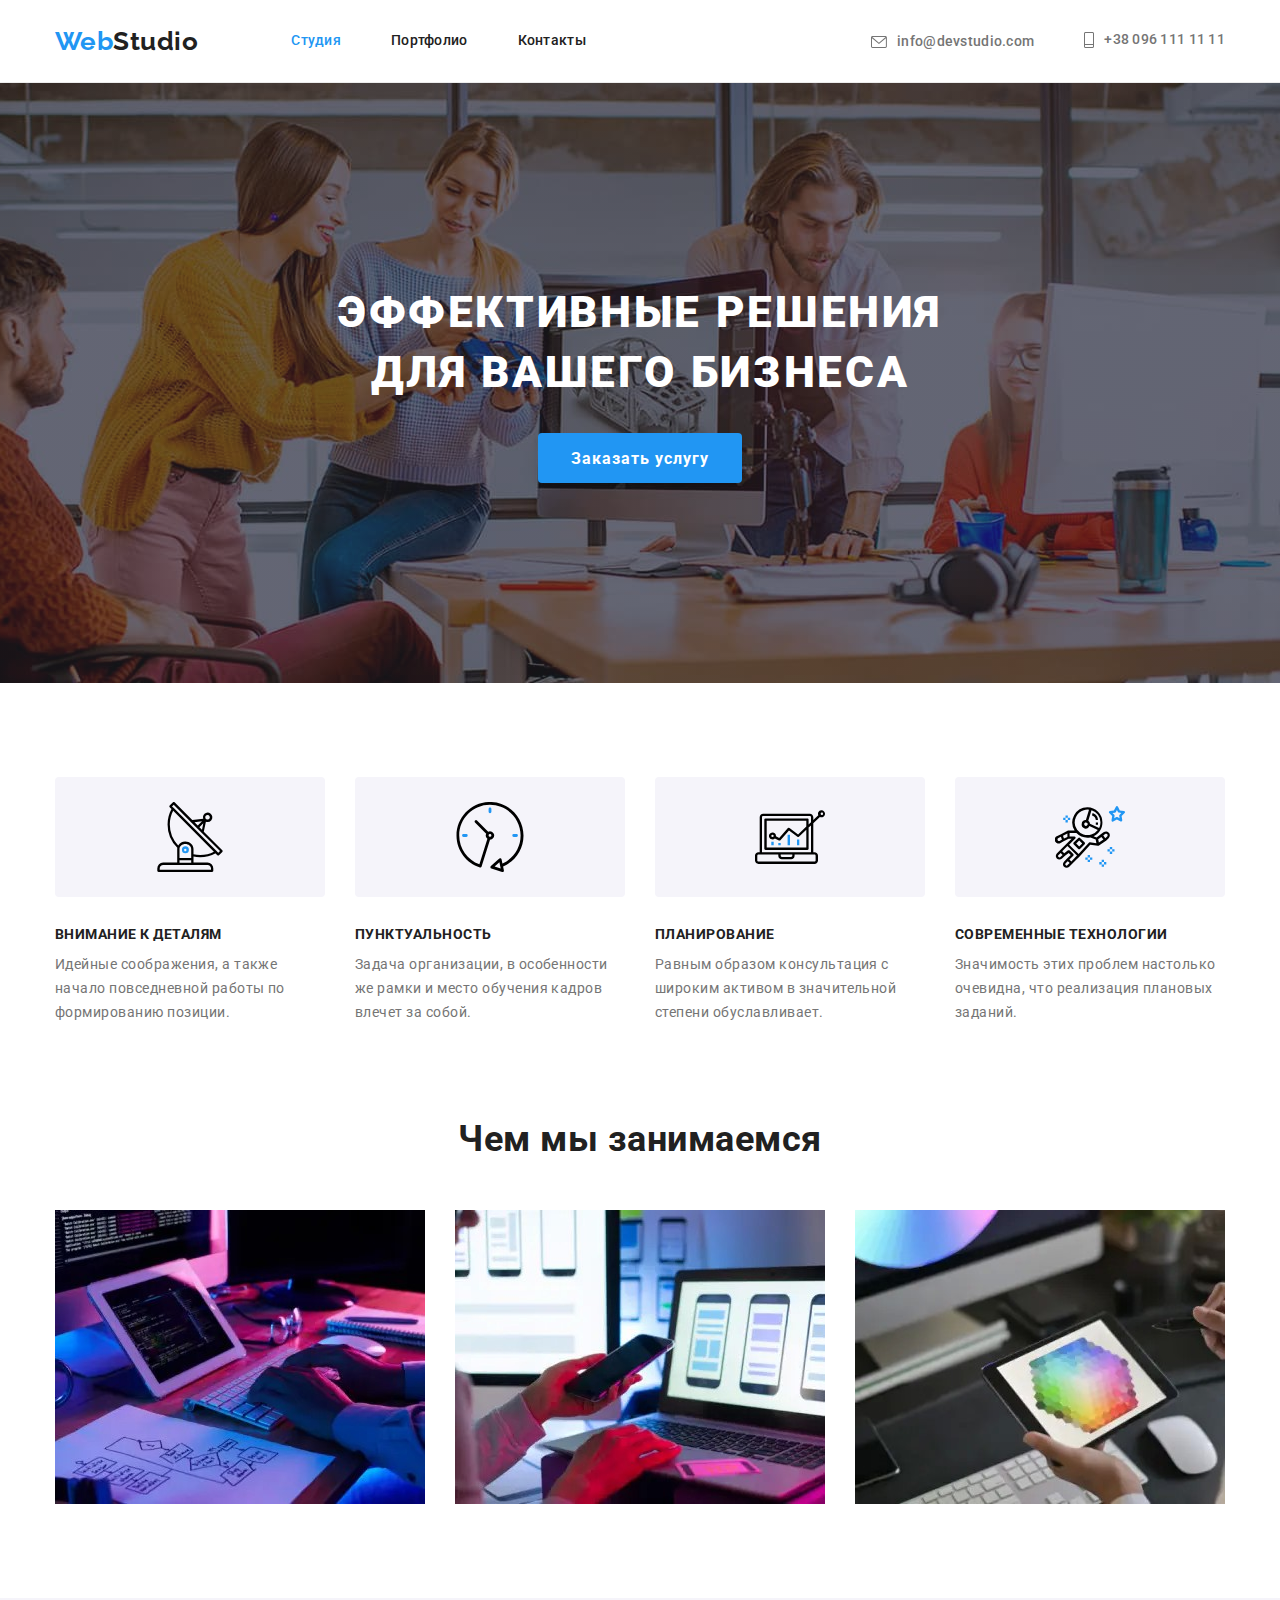
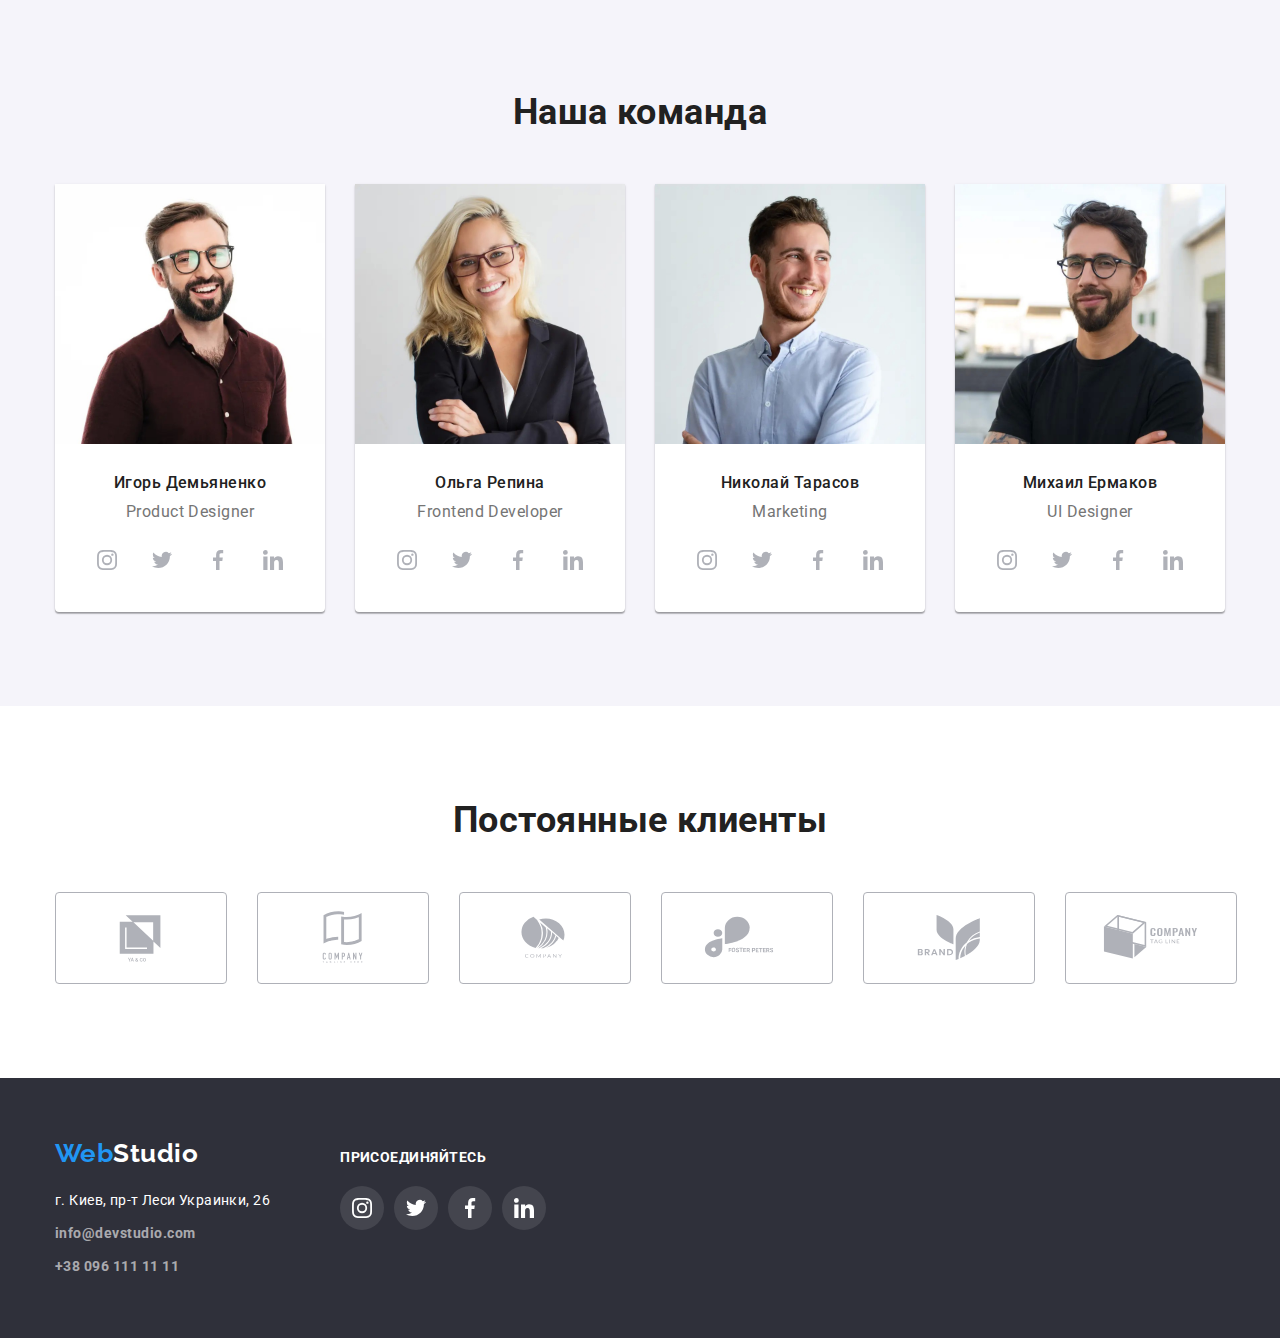
==== index.html @ 9a56443a "Clone" ====
<!DOCTYPE html>
<html lang="en">
  <head>
    <meta charset="UTF-8" />
    <meta http-equiv="X-UA-Compatible" content="IE=edge" />
    <meta name="viewport" content="width=device-width, initial-scale=1.0" />
    <title>Студия</title>
    <!-- нормализатор -->
    <link
      rel="stylesheet"
      href="https://cdnjs.cloudflare.com/ajax/libs/modern-normalize/1.0.0/modern-normalize.min.css"
    />
    <link rel="preconnect" href="https://fonts.googleapis.com" />
    <link rel="preconnect" href="https://fonts.gstatic.com" crossorigin />
    <link
      href="https://fonts.googleapis.com/css2?family=Raleway:wght@700&family=Roboto:wght@400;500;700;900&display=swap"
      rel="stylesheet"
    />
    <link rel="stylesheet" href="css/styles.css" />
  </head>

  <body>
    <header class="page-header">
      <div class="container flex">
        <a class="logo link" href="index.html"><span>Web</span>Studio</a>
        <nav>
          <ul class="main-nav list">
            <li class="item"><a class="link current" href="./index.html">Студия</a></li>
            <li class="item"><a class="link" href="./portfolio.html">Портфолио</a></li>
            <li class="item"><a class="link" href="./contacts.html">Контакты</a></li>
          </ul>
        </nav>

        <ul class="header-contact list">
          <li class="block">
            <svg class="mail" width="16" height="12">
              <use href="./images/icons.svg#mail"></use>
            </svg>
            <a class="link" href="mailto:info@devstudio.com">info@devstudio.com</a>
          </li>
          <li class="block">
            <svg class="tel" width="10" height="16">
              <use href="./images/icons.svg#tel"></use>
            </svg>
            <a class="link" href="tel:+380961111111">+38 096 111 11 11</a>
          </li>
        </ul>
      </div>
    </header>

    <main>
      <section class="hero">
        <div class="container">
          <h1>ЭФФЕКТИВНЫЕ РЕШЕНИЯ <br />ДЛЯ ВАШЕГО БИЗНЕСА</h1>
          <button class="main-btn" type="button">Заказать услугу</button>
        </div>
      </section>

      <section class="features section">
        <div class="container">
          <h2 class="hide">Наши преимущества</h2>
          <ul class="features-list list">
            <li class="item">
              <div class="box-icon" aria-label="преимущества">
                <svg class="icon">
                  <use href="./images/icons.svg#antenna"></use>
                </svg>
              </div>
              <h3>Внимание к деталям</h3>
              <p>
                Идейные соображения, а также начало повседневной работы по формированию позиции.
              </p>
            </li>
            <li class="item">
              <div class="box-icon" aria-label="преимущества">
                <svg class="icon">
                  <use href="./images/icons.svg#clock"></use>
                </svg>
              </div>
              <h3>Пунктуальность</h3>
              <p>
                Задача организации, в особенности же рамки и место обучения кадров влечет за собой.
              </p>
            </li>
            <li class="item">
              <div class="box-icon" aria-label="преимущества">
                <svg class="icon">
                  <use href="./images/icons.svg#diagram"></use>
                </svg>
              </div>
              <h3>Планирование</h3>
              <p>
                Равным образом консультация с широким активом в значительной степени обуславливает.
              </p>
            </li>
            <li class="item">
              <div class="box-icon" aria-label="преимущества">
                <svg class="icon">
                  <use href="./images/icons.svg#astronaut"></use>
                </svg>
              </div>
              <h3>Современные технологии</h3>
              <p>Значимость этих проблем настолько очевидна, что реализация плановых заданий.</p>
            </li>
          </ul>
        </div>
      </section>

      <section class="employment section">
        <div class="container">
          <h2>Чем мы занимаемся</h2>

          <ul class="em-list list">
            <li>
              <img
                src="./images/img01.jpg"
                alt="график руки на клавиатуре планшет и монитор"
                width="370"
              />
            </li>
            <li>
              <img src="./images/img02.jpg" alt="рука на ноутбуке и рука с телефоном" width="370" />
            </li>
            <li>
              <img
                src="./images/img03.jpg"
                alt="река держит планшет с цветовой политрой на экране"
                width="370"
              />
            </li>
          </ul>
        </div>
      </section>

      <section class="team section">
        <div class="container">
          <h2>Наша команда</h2>

          <ul class="team-list list">
            <li class="border-photo">
              <img class="img" src="./images/photo01.jpg" alt="фото дизайнера Игоря" width="270" />
              <div class="team-desc">
                <p>Игорь Демьяненко</p>
                <h3>Product Designer</h3>
                <ul class="social list">
                  <li class="item">
                    <a class="social-link link" href="https://www.google.com/" target="_blank">
                      <svg class="social-icon" width="20" height="20">
                        <use href="./images/icons.svg#instagram"></use>
                      </svg>
                    </a>
                  </li>
                  <li class="item">
                    <a class="social-link link" href="https://www.google.com/" target="_blank">
                      <svg class="social-icon" width="20" height="20">
                        <use href="./images/icons.svg#twitter"></use>
                      </svg>
                    </a>
                  </li>
                  <li class="item">
                    <a class="social-link link" href="https://www.google.com/" target="_blank">
                      <svg class="social-icon" width="20" height="20">
                        <use href="./images/icons.svg#facebook"></use>
                      </svg>
                    </a>
                  </li>
                  <li class="item">
                    <a class="social-link link" href="https://www.google.com/" target="_blank">
                      <svg class="social-icon" width="20" height="20">
                        <use href="./images/icons.svg#linkedin"></use>
                      </svg>
                    </a>
                  </li>
                </ul>
              </div>
            </li>

            <li class="border-photo">
              <img
                class="img"
                src="./images/photo02.jpg"
                alt="фото разработчика Ольги"
                width="270"
              />
              <div class="team-desc">
                <p>Ольга Репина</p>
                <h3>Frontend Developer</h3>
                <ul class="social list">
                  <li class="item">
                    <a class="social-link link" href="https://www.google.com/" target="_blank">
                      <svg class="social-icon" width="20" height="20">
                        <use href="./images/icons.svg#instagram"></use>
                      </svg>
                    </a>
                  </li>
                  <li class="item">
                    <a class="social-link link" href="https://www.google.com/" target="_blank">
                      <svg class="social-icon" width="20" height="20">
                        <use href="./images/icons.svg#twitter"></use>
                      </svg>
                    </a>
                  </li>
                  <li class="item">
                    <a class="social-link link" href="https://www.google.com/" target="_blank">
                      <svg class="social-icon" width="20" height="20">
                        <use href="./images/icons.svg#facebook"></use>
                      </svg>
                    </a>
                  </li>
                  <li class="item">
                    <a class="social-link link" href="https://www.google.com/" target="_blank">
                      <svg class="social-icon" width="20" height="20">
                        <use href="./images/icons.svg#linkedin"></use>
                      </svg>
                    </a>
                  </li>
                </ul>
              </div>
            </li>

            <li class="border-photo">
              <img
                class="img"
                src="./images/photo03.jpg"
                alt="фото маркетолога Николая"
                width="270"
              />
              <div class="team-desc">
                <p>Николай Тарасов</p>
                <h3>Marketing</h3>
                <ul class="social list">
                  <li class="item">
                    <a class="social-link link" href="https://www.google.com/" target="_blank">
                      <svg class="social-icon" width="20" height="20">
                        <use href="./images/icons.svg#instagram"></use>
                      </svg>
                    </a>
                  </li>
                  <li class="item">
                    <a class="social-link link" href="https://www.google.com/" target="_blank">
                      <svg class="social-icon" width="20" height="20">
                        <use href="./images/icons.svg#twitter"></use>
                      </svg>
                    </a>
                  </li>
                  <li class="item">
                    <a class="social-link link" href="https://www.google.com/" target="_blank">
                      <svg class="social-icon" width="20" height="20">
                        <use href="./images/icons.svg#facebook"></use>
                      </svg>
                    </a>
                  </li>
                  <li class="item">
                    <a class="social-link link" href="https://www.google.com/" target="_blank">
                      <svg class="social-icon" width="20" height="20">
                        <use href="./images/icons.svg#linkedin"></use>
                      </svg>
                    </a>
                  </li>
                </ul>
              </div>
            </li>

            <li class="border-photo">
              <img
                class="img"
                src="./images/photo04.jpg"
                alt="фото дизайнера Михаила"
                width="270"
              />
              <div class="team-desc">
                <p>Михаил Ермаков</p>
                <h3>UI Designer</h3>
                <ul class="social list">
                  <li class="item">
                    <a class="social-link link" href="https://www.google.com/" target="_blank">
                      <svg class="social-icon" width="20" height="20">
                        <use href="./images/icons.svg#instagram"></use>
                      </svg>
                    </a>
                  </li>
                  <li class="item">
                    <a class="social-link link" href="https://www.google.com/" target="_blank">
                      <svg class="social-icon" width="20" height="20">
                        <use href="./images/icons.svg#twitter"></use>
                      </svg>
                    </a>
                  </li>
                  <li class="item">
                    <a class="social-link link" href="https://www.google.com/" target="_blank">
                      <svg class="social-icon" width="20" height="20">
                        <use href="./images/icons.svg#facebook"></use>
                      </svg>
                    </a>
                  </li>
                  <li class="item">
                    <a class="social-link link" href="https://www.google.com/" target="_blank">
                      <svg class="social-icon" width="20" height="20">
                        <use href="./images/icons.svg#linkedin"></use>
                      </svg>
                    </a>
                  </li>
                </ul>
              </div>
            </li>
          </ul>
        </div>
      </section>
      <section class="clients section">
        <div class="container">
          <h2>Постоянные клиенты</h2>
          <ul class="clients-list list">
            <li class="item">
              <a class="clients-link link" href="https://www.google.com/" target="_blank">
                <svg class="clients-logo" width="106" height="60">
                  <use href="./images/icons.svg#logo-1"></use>
                </svg>
              </a>
            </li>
            <li class="item">
              <a class="clients-link link" href="https://www.google.com/" target="_blank">
                <svg class="clients-logo" width="106" height="60">
                  <use href="./images/icons.svg#logo-2"></use>
                </svg>
              </a>
            </li>
            <li class="item">
              <a class="clients-link link" href="https://www.google.com/" target="_blank">
                <svg class="clients-logo" width="106" height="60">
                  <use href="./images/icons.svg#logo-3"></use>
                </svg>
              </a>
            </li>
            <li class="item">
              <a class="clients-link link" href="https://www.google.com/" target="_blank">
                <svg class="clients-logo" width="106" height="60">
                  <use href="./images/icons.svg#logo-4"></use>
                </svg>
              </a>
            </li>
            <li class="item">
              <a class="clients-link link" href="https://www.google.com/" target="_blank">
                <svg class="clients-logo" width="106" height="60">
                  <use href="./images/icons.svg#logo-5"></use>
                </svg>
              </a>
            </li>
            <li class="item">
              <a class="clients-link link" href="https://www.google.com/" target="_blank">
                <svg class="clients-logo" width="106" height="60">
                  <use href="./images/icons.svg#logo-6"></use>
                </svg>
              </a>
            </li>
          </ul>
        </div>
      </section>
    </main>

    <footer>
      <div class="wrapper container">
        <div>
          <a class="logo-footer link" href="index.html"><span>Web</span>Studio</a>
          <a class="link" href="https://goo.gl/maps/MwoCHRfoZyWxWFmu9">
            <address>г. Киев, пр-т Леси Украинки, 26</address>
          </a>

          <ul class="contact-footer list">
            <li><a class="link" href="mailto:info@devstudio.com">info@devstudio.com</a></li>
            <li><a class="link" href="tel:+380961111111">+38 096 111 11 11</a></li>
          </ul>
        </div>
        <div class="social-footer">
          <h3>присоединяйтесь</h3>
          <ul class="social-footer-list list">
            <li class="item">
              <a class="social-footer-link link" href="https://www.google.com/" target="_blank">
                <svg class="social-icon" width="20" height="20">
                  <use href="./images/icons.svg#instagram"></use>
                </svg>
              </a>
            </li>
            <li class="item">
              <a class="social-footer-link link" href="https://www.google.com/" target="_blank">
                <svg class="social-icon" width="20" height="20">
                  <use href="./images/icons.svg#twitter"></use>
                </svg>
              </a>
            </li>
            <li class="item">
              <a class="social-footer-link link" href="https://www.google.com/" target="_blank">
                <svg class="social-icon" width="20" height="20">
                  <use href="./images/icons.svg#facebook"></use>
                </svg>
              </a>
            </li>
            <li class="item">
              <a class="social-footer-link link" href="https://www.google.com/" target="_blank">
                <svg class="social-icon" width="20" height="20">
                  <use href="./images/icons.svg#linkedin"></use>
                </svg>
              </a>
            </li>
          </ul>
        </div>
      </div>
    </footer>
  </body>
</html>
---- css/styles.css ----
/* задание глобальных переменных */
:root {
  --primary-text-color: #212121;
  --secondary-text-color: #757575;
  --invert-text-color: #ffffff;
  --accent-color: #2196f3;
  --background-main: #ffffff;
  --background-section: #f5f4fa;
  --background: #2f303a;
  --bg-work-btn: #f5f4fa;
  --border-prt: #eeeeee;
  --background-content: #AFB1B8;
  --bg-link: rgba(255, 255, 255, 0.6);
}

/* глобальные настройки */
/* убирает подчеркивание ссылок */
.link {
  text-decoration: none;
  color: var(--secondary-text-color);
}

/* Убираем маркеры */
.list {
  list-style: none;
}

/* убирает отступы у изображения */
.img {
  vertical-align: bottom;
}

/* скрытие элементов - не подходит для семантики */
.hide {
  position: absolute;
  top: -9999px;
  left: -9999px;
}

h1,
h2,
h3,
h4,
li,
ul,
p {
  padding: 0 0;
  margin: 0 0;
}

/* для проверки отступов от элементов */
.test {
  outline: 2px solid tomato;
  background-color: green;
}

/* главная страница */
body {
  font-family: 'Roboto', 'Verdana', 'Tahoma', sans-serif;
  font-style: normal;
  font-weight: 700;
  letter-spacing: 0.03em;

  color: var(--primary-text-color);
}

h2 {
  font-size: 36px;
  line-height: 1.16;
  text-align: center;
}

h3 {
  font-weight: 700;
  font-size: 14px;
  line-height: 1.14;
  text-transform: uppercase;
}

/* хедер */
.page-header {
  background-color: var(--background-main);

  border-bottom: 1px solid #ececec;
}

.container {
  width: 1200px;
  margin-left: auto;
  margin-right: auto;
  padding-left: 15px;
  padding-right: 15px;
  /* outline: 2px solid tomato; */
}

.section {
  padding-top: 94px;
  padding-bottom: 94px;
}

.flex {
  display: flex;
  align-items: center;
}

/* лого */
.logo {
  display: block;
  margin-right: 93px;

  font-family: 'Raleway';
  font-size: 26px;
  line-height: 1.19;

  color: var(--primary-text-color);
}

.logo:hover,
.logo:focus {
  color: var(--accent-color);
}

.logo > span {
  color: var(--accent-color);
}

/* нав. меню */
.main-nav {
  display: flex;
}

.main-nav .item:not(:last-child) {
  margin-right: 50px;
}

/* Еще один способ убрать крайний отступ
.main-nav .item + .item {
  margin-left: 50px;
} */

.main-nav .link {
  display: block;
  padding-top: 32px;
  padding-bottom: 32px;

  font-weight: 500;
  font-size: 14px;
  line-height: 1.14;
  letter-spacing: 0.02em;

  color: var(--primary-text-color);
}

/* цвет наведение на меню  */
.main-nav .link:hover,
.main-nav .link:focus {
  color: var(--accent-color);
  outline: none;

}

/* цвет меню текущей страницы */
.main-nav .link.current {
  color: var(--accent-color);
}

.header-contact {
  display: flex;
  margin-left: auto;
  align-items: baseline;

  font-weight: 500;
  font-size: 14px;
  line-height: 1.14;
  letter-spacing: 0.02em;

  color: var(--secondary-text-color);
  fill: var(--secondary-text-color);
}

.header-contact li + li {
  margin-left: 50px;
  
}

.header-contact .link {
  display: block;
  padding-top: 32px;
  padding-bottom: 32px;
  margin-left: 10px;
}

.block {
  display: flex;
  align-items: center;
  color: currentColor;
}

.block:hover,
.link:hover {
  color: var(--accent-color);
  fill: var(--accent-color);
}

.block:focus,
.link:focus {
  color: var(--accent-color);
  fill: var(--accent-color);

  outline: none;
}

/* секция hero */
.hero {
  height: 600px;
  max-width: 1600px;
  padding-top: 200px;
  padding-bottom: 200px;
  margin-left: auto;
  margin-right: auto;

  text-align: center;

  background-color: var(--secondary-text-color);
  background-image: linear-gradient( to right, rgba(47, 48, 58, .4),rgba(47, 48, 58, .4)),  url('../images/bg-img.jpg');
  background-size: cover;
  background-position: center;
  background-repeat: no-repeat;

}

h1 {
  margin-bottom: 30px;

  font-weight: 900;
  font-size: 44px;
  line-height: 1.36;
  letter-spacing: 0.06em;
  text-transform: uppercase;

  color: var(--invert-text-color);
}

.main-btn {
  display: inline-block;
  min-width: 200xp;
  height: 50px;
  padding: 10px 32px;

  font-weight: 700;
  font-size: 16px;
  line-height: 1.87;
  align-items: center;
  letter-spacing: 0.06em;

  color: var(--invert-text-color);
  background: var(--accent-color);

  border: 1px solid transparent;
  border-radius: 4px;
  box-shadow: 0px 4px 4px rgba(0, 0, 0, 0.15);

  cursor: pointer;
}

/* секция features */
.features {
  padding-bottom: 0;
}

.features h3 {
  margin-bottom: 10px;
}

.features-list {
  display: flex;
  flex-wrap: nowrap;
  justify-content: space-between;
}

.features-list .item {
  width: 270px;
}

.features-list .box-icon  {
  display: flex;
  height: 120px;
  justify-content: center;
  align-items: center;

  margin-bottom: 30px;
  
  background-color: #F5F4FA;
  border-radius: 4px;
}

.icon {
  width: 70px;
  height: 70px;
}

.features p {
  margin: 0;

  font-weight: 400;
  font-size: 14px;
  line-height: 1.71;

  color: var(--secondary-text-color);
}

/* секция employment */

.em-list {
  display: flex;
  margin-top: 50px;
  justify-content: space-between;
}

/* исправляет сбоку/снизу белые полосы у картинки */
.em-list img {
  display: block;
}

/* секция team */
.team {
  background-color: var(--background-section);
}

.team-list {
  display: flex;
  justify-content: space-between;
}

.team h2 {
  margin-bottom: 50px;
}

.border-photo {
  width: 270px;

  background-color: #ffffff;

  border-radius: 0px 0px 4px 4px;
  box-shadow: 0px 1px 3px rgba(0, 0, 0, 0.12), 0px 1px 1px rgba(0, 0, 0, 0.14),
    0px 2px 1px rgba(0, 0, 0, 0.2);
}

.team-desc {
  display: block;
  padding: 30px 0;
  text-align: center;
}
.team p {
  font-weight: 500;
  margin-bottom: 10px;
  
  font-size: 16px;
  line-height: 1.18;
  
}

.team h3 {
  margin-bottom: 16px;

  font-weight: 400;
  font-size: 16px;
  line-height: 1.18;
  text-transform:none;

  color: var(--secondary-text-color);
}

.social {
  display: flex;
  flex-wrap: nowrap;
  justify-content: space-between;
  margin-left: 30px;
  margin-right: 30px;
}

.social-link {
  display: flex;
  width: 44px;
  height: 44px;
  align-items: center;
  justify-content: center;

  color: var(--invert-text-color);  
  fill: var(--background-content);
  border-radius: 50%;

  cursor: pointer;
}

.social-link:hover,
.social-link:focus {
  background-color: var(--accent-color);
  fill: var(--invert-text-color);
  outline: none;
}



/* секция clients */

.clients-list {
  display: flex;
  flex-wrap: nowrap;
  margin-top: 50px;
}

.clients-list .item:not(:last-child) {
  margin-right: 30px;
}

.clients-link {
  display: flex;
  width: 172px;
  height: 92px;
  justify-content: center;
  align-items: center;

  fill: var(--background-content);
  border: 1px solid var(--background-content);
  border-radius: 4px;

  cursor: pointer;
}

.clients-link:hover,
.clients-link:focus {
  fill: var(--accent-color);
  border-color: var(--accent-color);
  outline: none;
}

/* секция footer */

footer {
  padding: 60px 0;
  background: var(--background);
}

.wrapper {
  display:flex;
  flex-wrap: nowrap;
}

.logo-footer {
  display: inline-block;
  margin-bottom: 20px;

  font-weight: 700;
  font-family: 'Raleway';
  font-size: 26px;
  line-height: 1.19;

  color: var(--invert-text-color);
}

.logo-footer span {
  color: var(--accent-color);
}

footer address {
  margin-bottom: 9px;

  font-weight: 400;
  font-size: 14px;
  font-style: normal;
  line-height: 1.71;
  letter-spacing: 0.03em;
  
  color: var(--invert-text-color);
}

footer address:hover,
footer address:focus {
  color: var(--accent-color);
  outline: none;
}

.contact-footer .link {
  font-size: 14px;
  line-height: 1.71;

  color: rgba(255, 255, 255, 0.6);
}
.contact-footer li:not(:last-child) {
  margin-bottom: 9px;
}

.contact-footer a:hover,
.contact-footer a:focus {
  color: var(--accent-color);
  outline: none;
}


.social-footer {
  margin-top: 12px;
  margin-left: 70px;  
}

.social-footer h3 {
color: var(--invert-text-color);
}

.social-footer-list {
  display: flex;
  flex-wrap: nowrap;
  margin-top: 20px;  
}

.social-footer-link {
  display: flex;
  width: 44px;
  height: 44px;
  align-items: center;
  justify-content: center;
  
  background: rgba(255, 255, 255, 0.1);
  fill: var(--invert-text-color);
  border-radius: 50%;

  cursor: pointer;
}

.social-footer .item:not(:last-child) {
  margin-right: 10px;
}

.social-footer-link:hover,
.social-footer-link:focus {
  fill: var(--invert-text-color);
  background-color: var(--accent-color);
  outline: none;
}

  /* Страница примеры работ */

.filter-list {
  display: flex;
  justify-content: center;
}

.work-btn {
  display: block;
  padding: 6px 22px;
  margin-left: 8px;

  font-family: 'Roboto';
  font-weight: 500;
  font-size: 16px;
  line-height: 1.62;
  text-align: center;

  background: var(--bg-work-btn);

  border: 1px solid transparent;
  border-radius: 4px;

  cursor: pointer;
}

.work-btn:hover,
.work-btn:focus {
  color: var(--invert-text-color);
  background: var(--accent-color);
  outline: none;

  box-shadow: 0px 3px 1px rgba(0, 0, 0, 0.1), 0px 1px 2px rgba(0, 0, 0, 0.08),
    0px 2px 2px rgba(0, 0, 0, 0.12);
  border-radius: 4px;

}

.work-list {
  display: flex;
  flex-wrap: wrap;
  margin-top: 50px;
}

.project-card {
  box-sizing: border-box;
  width: 370px;
  margin-right: 30px;
  margin-bottom: 30px;

  background: var(--background-main);
}

.project-card:nth-child(3n) {
  margin-right: 0;
}

.project-card:hover,
.project-card:focus {
  box-shadow: 0px 1px 1px rgba(0, 0, 0, 0.12),
  0px 4px 4px rgba(0, 0, 0, 0.06),
  1px 4px 6px rgba(0, 0, 0, 0.16);
  outline: none;
}


.work-list h3 {
  display: inline-block;

  font-size: 18px;
  line-height: 2;
  letter-spacing: 0.06em;
  text-transform:none;
}

.work-list p {
  margin-top: 4px;

  font-weight: 400;
  font-size: 16px;
  line-height: 1.87;

  color: var(--secondary-text-color);
}

.card-desc {
  padding: 20px 24px;

  border: 1px solid var(--border-prt);
  border-top: 0;
}
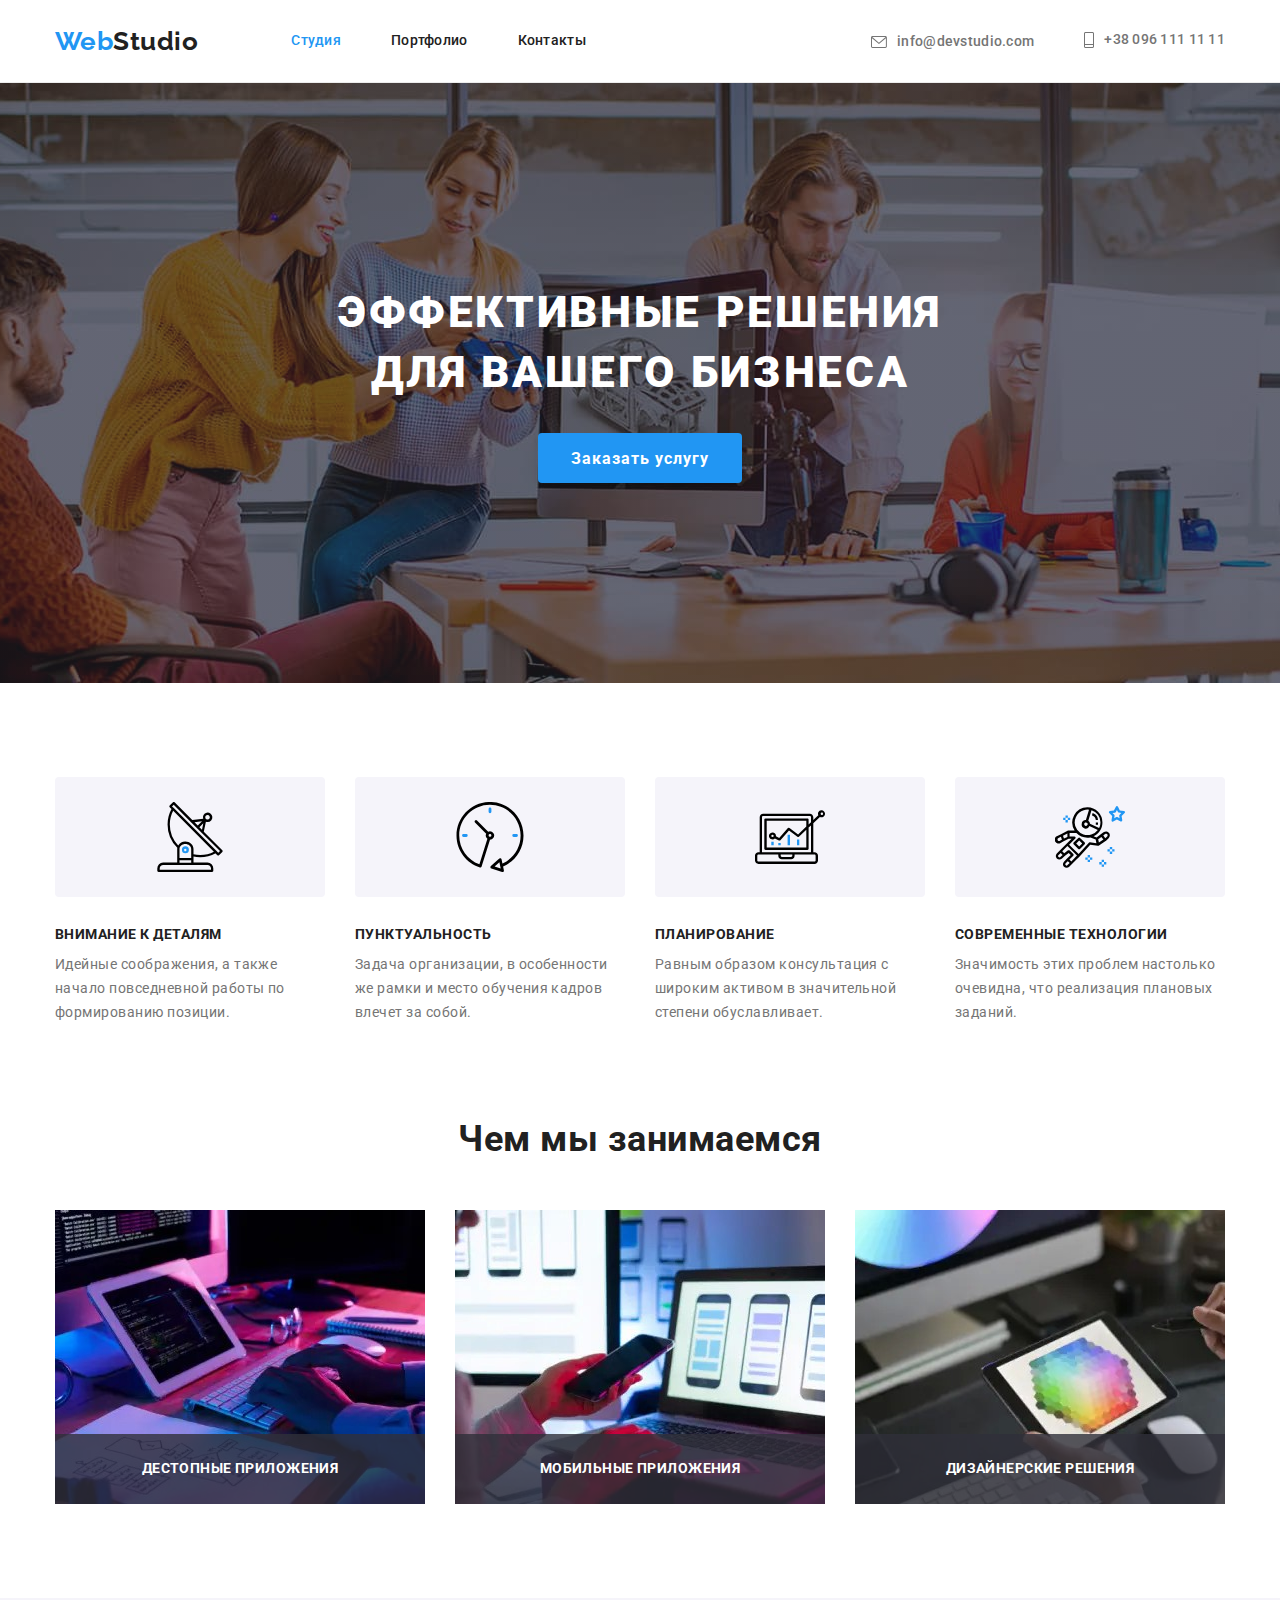
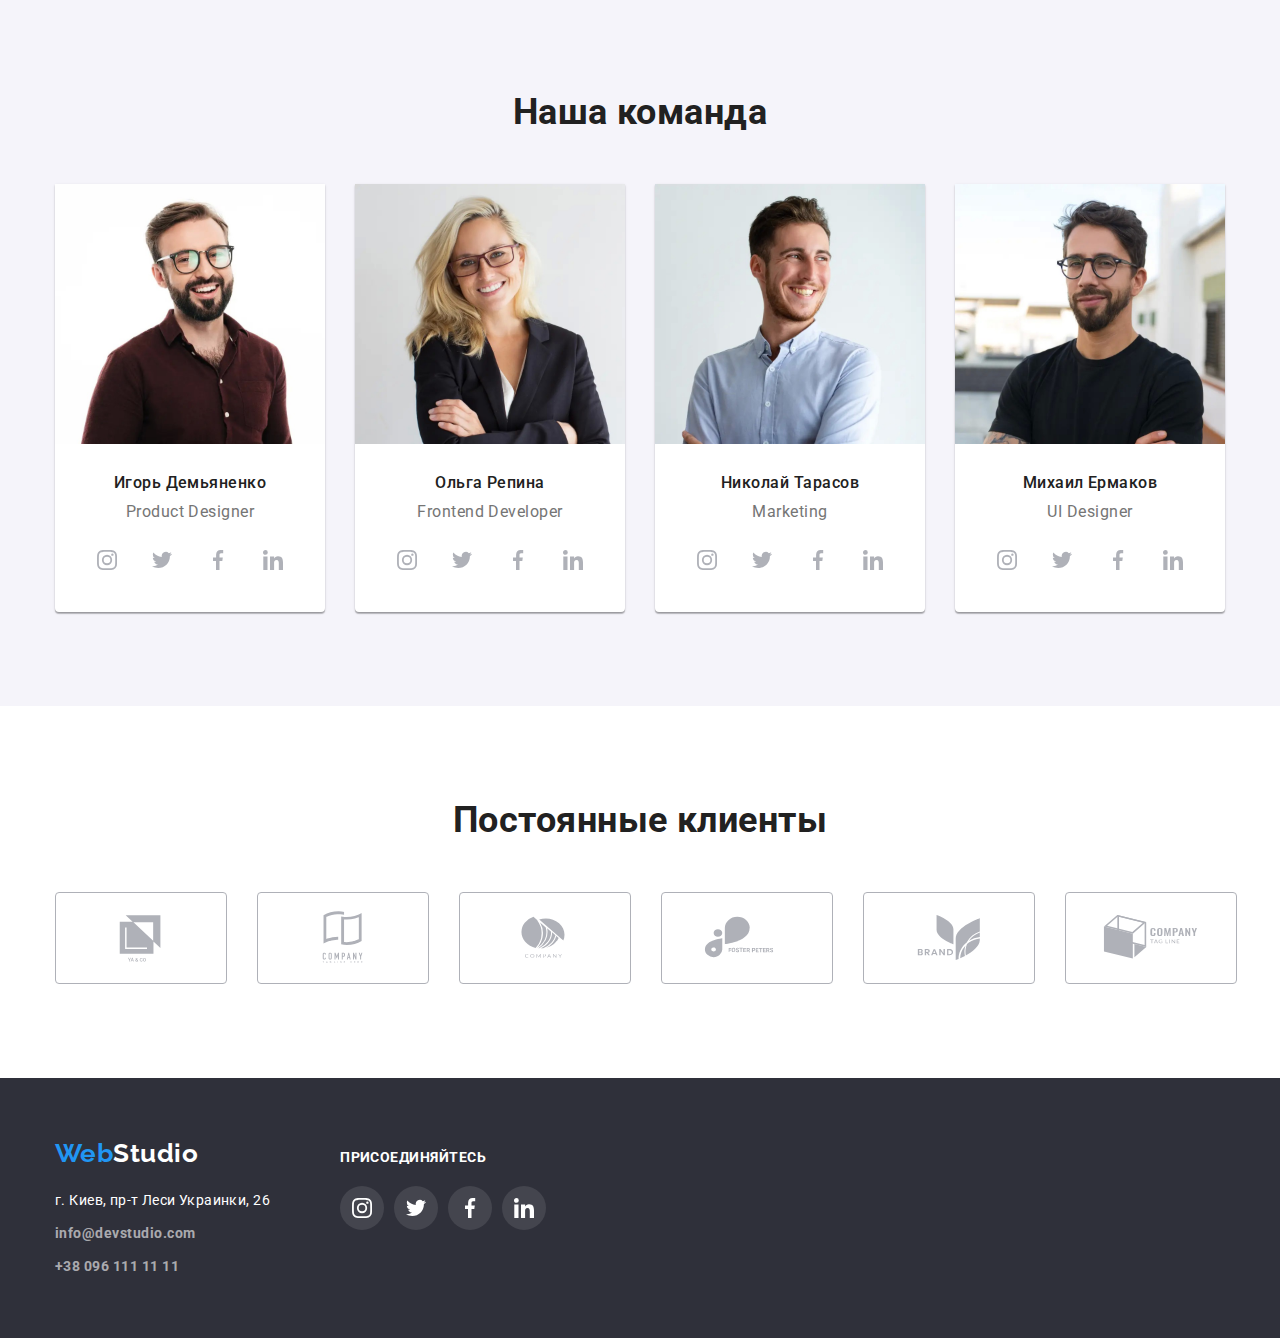
==== commit 2a8148a4: "ДЗ_5" ====
--- a/index.html
+++ b/index.html
@@ -25,7 +25,11 @@
         <a class="logo link" href="index.html"><span>Web</span>Studio</a>
         <nav>
           <ul class="main-nav list">
-            <li class="item"><a class="link current" href="./index.html">Студия</a></li>
+            <li class="item">
+              <div class="a">
+                <a class="link current" href="./index.html">Студия</a>
+              </div>
+            </li>
             <li class="item"><a class="link" href="./portfolio.html">Портфолио</a></li>
             <li class="item"><a class="link" href="./contacts.html">Контакты</a></li>
           </ul>
@@ -111,22 +115,25 @@
           <h2>Чем мы занимаемся</h2>
 
           <ul class="em-list list">
-            <li>
+            <li class="em-list-etem">
               <img
                 src="./images/img01.jpg"
                 alt="график руки на клавиатуре планшет и монитор"
                 width="370"
               />
-            </li>
-            <li>
+              <h3 class="em-list-content">дестопные приложения</h3>
+            </li>
+            <li class="em-list-etem">
               <img src="./images/img02.jpg" alt="рука на ноутбуке и рука с телефоном" width="370" />
-            </li>
-            <li>
+              <h3 class="em-list-content">мобильные приложения</h3>
+            </li>
+            <li class="em-list-etem">
               <img
                 src="./images/img03.jpg"
                 alt="река держит планшет с цветовой политрой на экране"
                 width="370"
               />
+              <h3 class="em-list-content">дизайнерские решения</h3>
             </li>
           </ul>
         </div>
@@ -405,5 +412,6 @@
         </div>
       </div>
     </footer>
+    <script src="./js/modal.js"></script>
   </body>
 </html>
--- a/css/styles.css
+++ b/css/styles.css
@@ -142,6 +142,7 @@
   display: block;
   padding-top: 32px;
   padding-bottom: 32px;
+  z-index: -1;
 
   font-weight: 500;
   font-size: 14px;
@@ -160,9 +161,28 @@
 }
 
 /* цвет меню текущей страницы */
-.main-nav .link.current {
-  color: var(--accent-color);
-}
+.main-nav .current {
+  color: var(--accent-color);
+}
+
+.main-nav .a {
+  position: relative;
+}
+
+.main-nav .current::after {
+  position: absolute; 
+  z-index: 1;
+  content: '';
+
+  display: block;
+  height: 4px;
+  bottom: 4px;
+  left: 0;
+
+  background: var(--accent-color);
+  border-radius: 2px;  
+}
+
 
 .header-contact {
   display: flex;
@@ -314,13 +334,35 @@
 .em-list {
   display: flex;
   margin-top: 50px;
-  justify-content: space-between;
-}
-
+  justify-content: space-between;   
+}
+
+.em-list-etem {
+position: relative;
+}
 /* исправляет сбоку/снизу белые полосы у картинки */
 .em-list img {
   display: block;
 }
+
+.em-list-content {
+  position: absolute;
+  display: inline-block;
+  min-height: 70px;
+  width: 370px;
+  padding-top: 27px;
+  padding-bottom: 27px;
+  bottom: 0;
+  left: 0;
+
+  text-align: center;
+  letter-spacing: 0.03em;
+
+  color: var(--invert-text-color);
+  background: rgba(47, 48, 58, 0.8);
+
+}
+
 
 /* секция team */
 .team {
@@ -612,6 +654,42 @@
   letter-spacing: 0.06em;
   text-transform:none;
 }
+.img-card {
+  position: relative;
+}
+
+.overlay-img-card {
+  position: absolute;
+  display: flex;
+  width: 100%;
+  height: 100%;
+  bottom: 0;
+  left: 0;
+  padding: 63px 24px;
+  /* padding-top: 63px;
+  padding-left: 24px;
+  padding-right: 24px; */
+  align-items: center;  
+
+  font-weight: 400;
+  font-size: 18px;
+  line-height: 1.55;
+  letter-spacing: 0.03em;
+  white-space: wrap;
+  line-clamp: 2;
+  overflow: hidden;
+  text-overflow: ellipsis;
+
+  
+  opacity: 0;
+}
+
+.overlay-img-card:hover {
+  background: rgba(33, 150, 243, 0.9);
+  color: var(--invert-text-color);
+  opacity: 1;
+}
+
 
 .work-list p {
   margin-top: 4px;
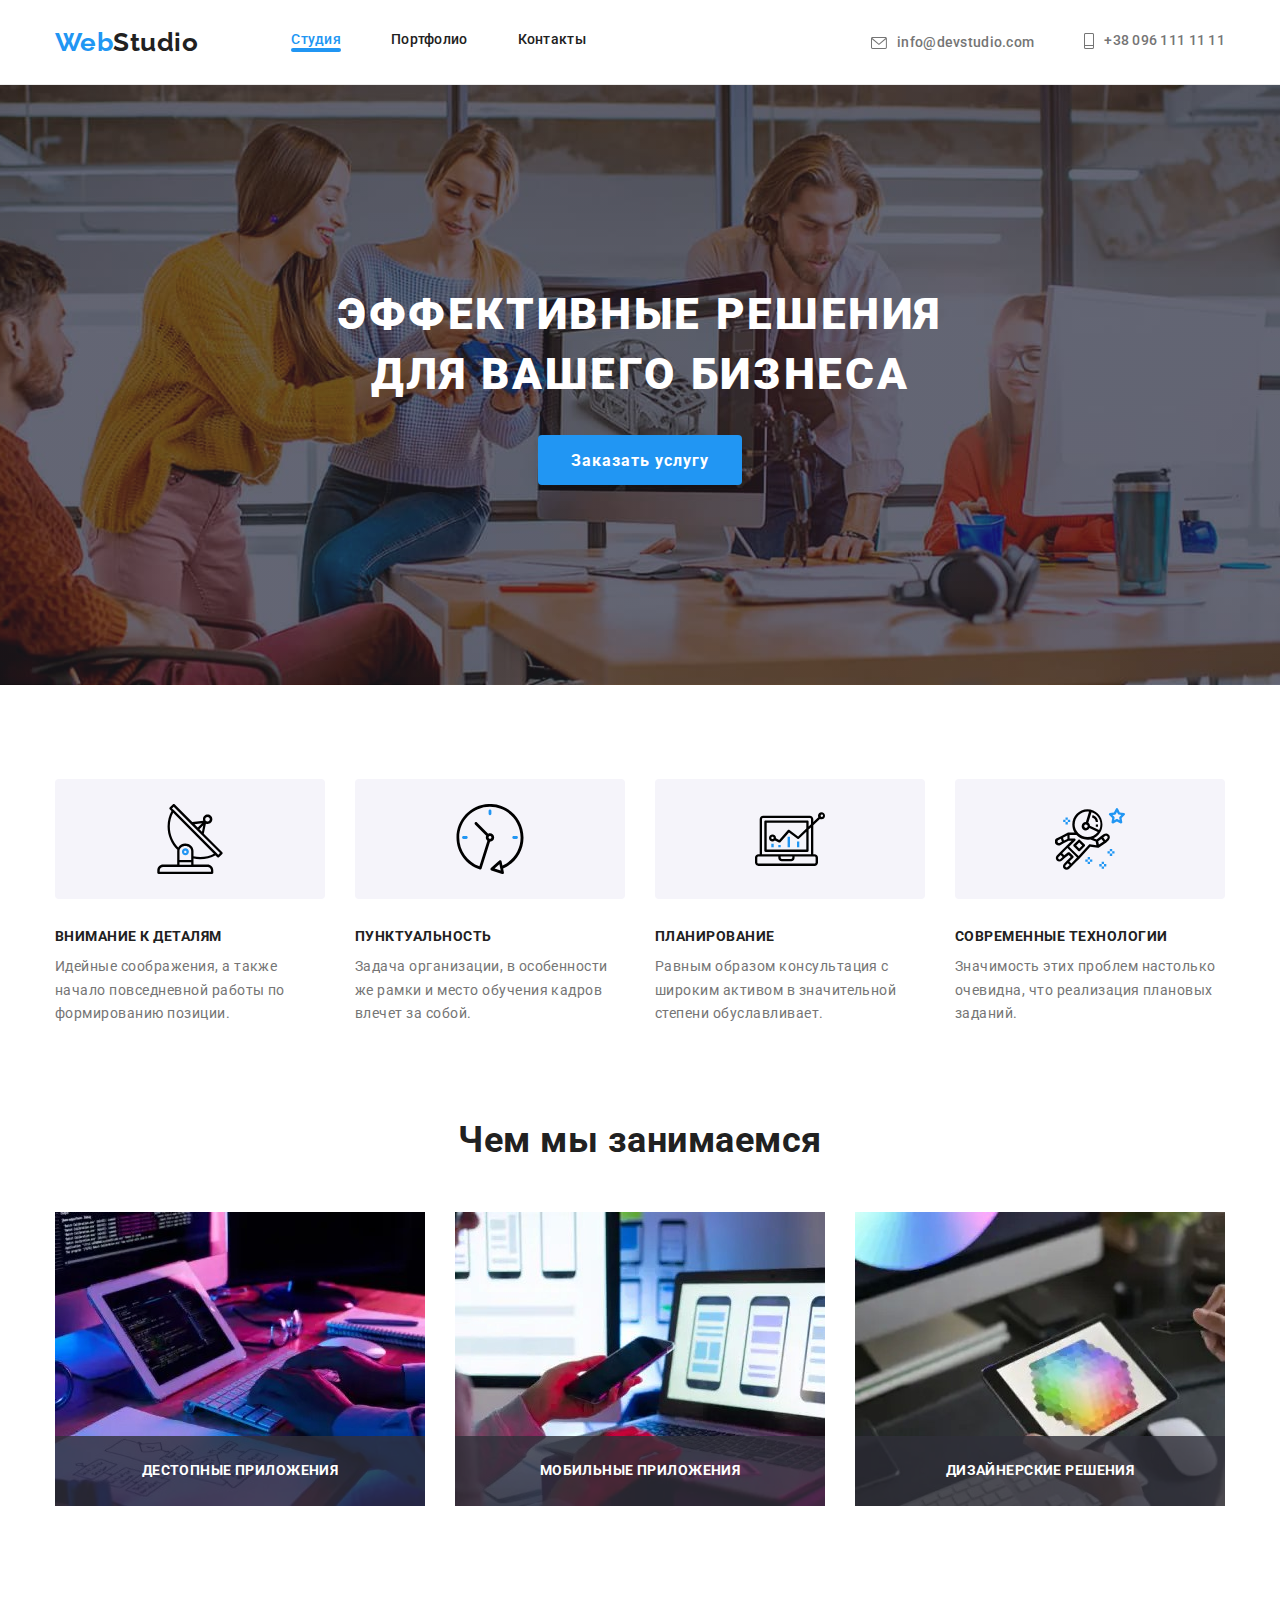
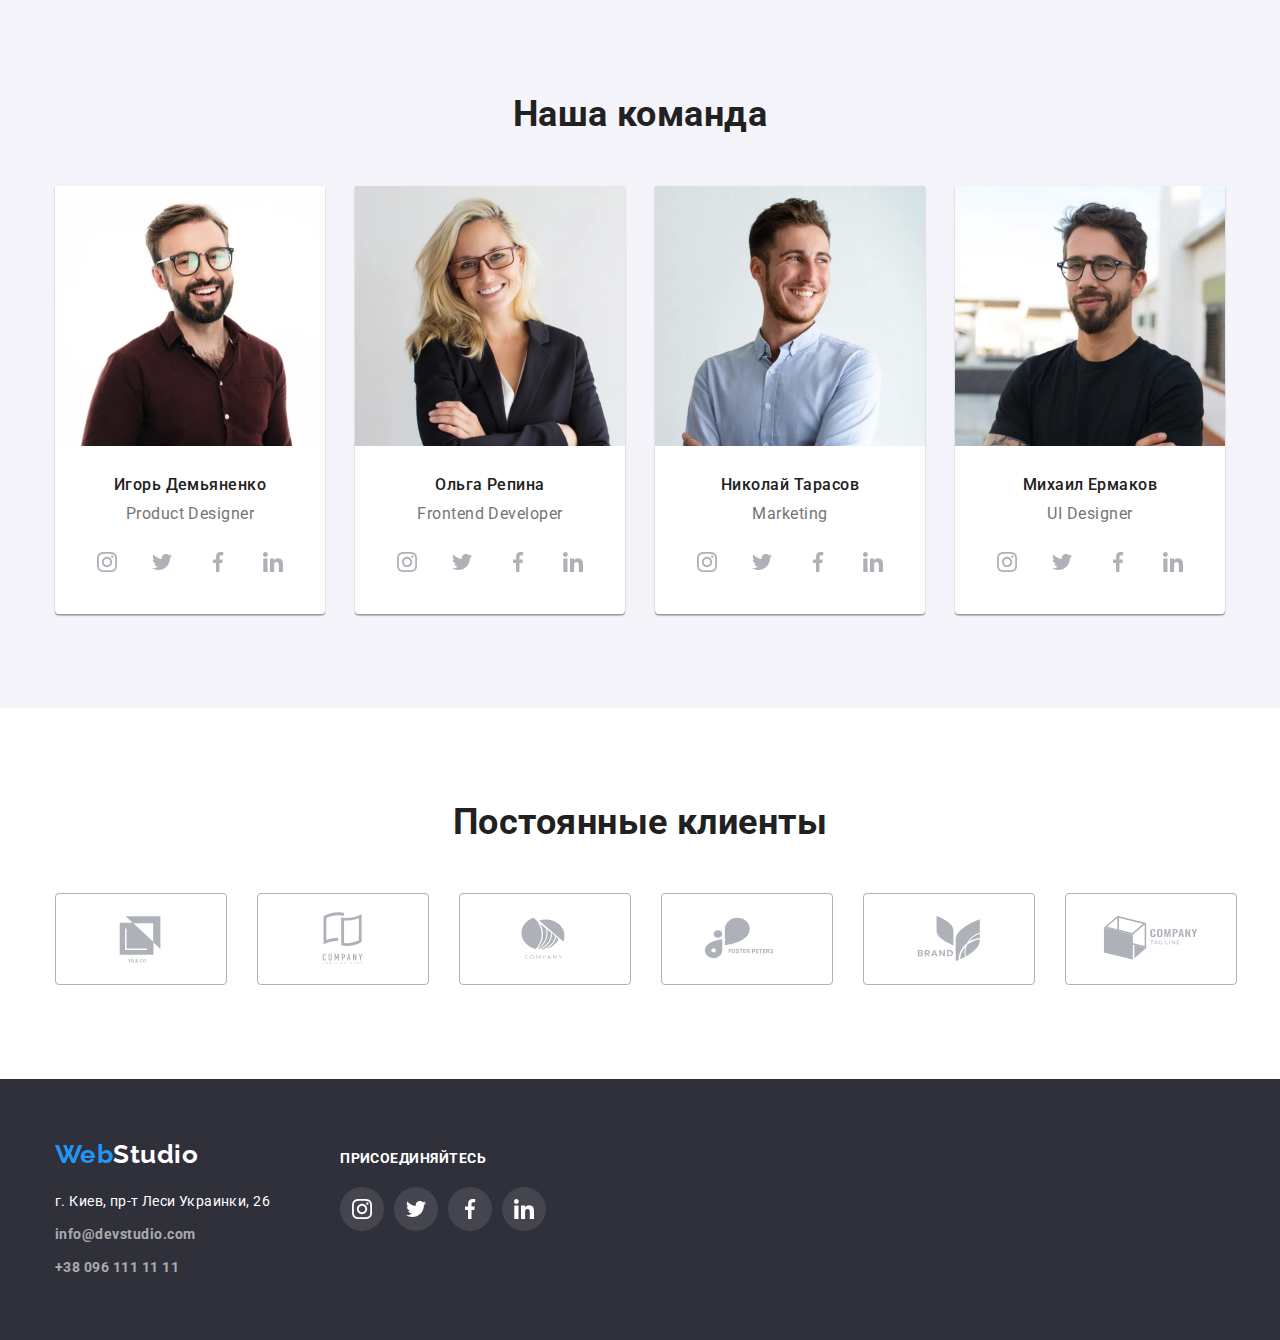
==== commit 61514805: "правки" ====
--- a/index.html
+++ b/index.html
@@ -56,9 +56,21 @@
       <section class="hero">
         <div class="container">
           <h1>ЭФФЕКТИВНЫЕ РЕШЕНИЯ <br />ДЛЯ ВАШЕГО БИЗНЕСА</h1>
-          <button class="main-btn" type="button">Заказать услугу</button>
+          <button class="main-btn" type="button" data-modal-open>Заказать услугу</button>
         </div>
       </section>
+
+      <!-- модальное окно -->
+      <div class="backdrop is-hidden" data-modal>
+        <div class="modal">
+          <p>
+            Lorem ipsum dolor sit amet consectetur adipisicing elit. Dolore, corporis aperiam
+            nostrum autem dolorem eius, vitae perferendis qui esse, ipsa explicabo iure numquam
+            veniam architecto modi ullam ut quisquam odio!
+          </p>
+          <div class="close-icon" data-modal-close></div>
+        </div>
+      </div>
 
       <section class="features section">
         <div class="container">
--- a/css/styles.css
+++ b/css/styles.css
@@ -9,7 +9,7 @@
   --background: #2f303a;
   --bg-work-btn: #f5f4fa;
   --border-prt: #eeeeee;
-  --background-content: #AFB1B8;
+  --background-content: #afb1b8;
   --bg-link: rgba(255, 255, 255, 0.6);
 }
 
@@ -157,7 +157,6 @@
 .main-nav .link:focus {
   color: var(--accent-color);
   outline: none;
-
 }
 
 /* цвет меню текущей страницы */
@@ -170,19 +169,17 @@
 }
 
 .main-nav .current::after {
-  position: absolute; 
-  z-index: 1;
+  /* position: absolute; */
   content: '';
 
   display: block;
   height: 4px;
-  bottom: 4px;
+  bottom: -4px;
   left: 0;
 
   background: var(--accent-color);
-  border-radius: 2px;  
-}
-
+  border-radius: 2px;
+}
 
 .header-contact {
   display: flex;
@@ -200,7 +197,6 @@
 
 .header-contact li + li {
   margin-left: 50px;
-  
 }
 
 .header-contact .link {
@@ -232,7 +228,7 @@
 
 /* секция hero */
 .hero {
-  height: 600px;
+  max-height: 600px;
   max-width: 1600px;
   padding-top: 200px;
   padding-bottom: 200px;
@@ -242,11 +238,11 @@
   text-align: center;
 
   background-color: var(--secondary-text-color);
-  background-image: linear-gradient( to right, rgba(47, 48, 58, .4),rgba(47, 48, 58, .4)),  url('../images/bg-img.jpg');
+  background-image: linear-gradient(to right, rgba(47, 48, 58, 0.4), rgba(47, 48, 58, 0.4)),
+    url('../images/bg-img.jpg');
   background-size: cover;
   background-position: center;
   background-repeat: no-repeat;
-
 }
 
 h1 {
@@ -283,6 +279,53 @@
   cursor: pointer;
 }
 
+.backdrop {
+  position: fixed;
+  top: 0;
+  left: 0;
+  width: 100%;
+  height: 100%;
+
+  background: rgba(0, 0, 0, 0.2);
+}
+
+.backdrop.is-hidden {
+  opacity: 0;
+  visibility:hidden;
+  pointer-events: none;
+}
+
+.modal {
+  position: absolute;
+  top: 50%;
+  left: 50%;
+  transform: translate(-50%, -50%);
+
+  min-width: 528px;
+  min-height: 582px;
+
+  padding: 40px;
+
+  background: var(--background-main);
+  box-shadow: 0px 1px 3px rgba(0, 0, 0, 0.12),
+  0px 1px 1px rgba(0, 0, 0, 0.14),
+  0px 2px 1px rgba(0, 0, 0, 0.2);
+  border-radius: 4px;  
+}
+
+.close-icon {
+  position: absolute;
+  display: block;
+  width: 30px;
+  height: 30px;
+  top: 8px;
+  right: 8px;
+  background-image: url(../images/close.svg);
+  border-radius: 50%;
+  border: 1px solid rgba(0, 0, 0, 0.1);  
+  cursor: pointer;
+}
+
 /* секция features */
 .features {
   padding-bottom: 0;
@@ -302,15 +345,15 @@
   width: 270px;
 }
 
-.features-list .box-icon  {
+.features-list .box-icon {
   display: flex;
   height: 120px;
   justify-content: center;
   align-items: center;
 
   margin-bottom: 30px;
-  
-  background-color: #F5F4FA;
+
+  background-color: #f5f4fa;
   border-radius: 4px;
 }
 
@@ -334,11 +377,12 @@
 .em-list {
   display: flex;
   margin-top: 50px;
-  justify-content: space-between;   
+  justify-content: space-between;
 }
 
 .em-list-etem {
-position: relative;
+  position: relative;
+  z-index: -1;
 }
 /* исправляет сбоку/снизу белые полосы у картинки */
 .em-list img {
@@ -360,9 +404,7 @@
 
   color: var(--invert-text-color);
   background: rgba(47, 48, 58, 0.8);
-
-}
-
+}
 
 /* секция team */
 .team {
@@ -396,10 +438,9 @@
 .team p {
   font-weight: 500;
   margin-bottom: 10px;
-  
+
   font-size: 16px;
   line-height: 1.18;
-  
 }
 
 .team h3 {
@@ -408,7 +449,7 @@
   font-weight: 400;
   font-size: 16px;
   line-height: 1.18;
-  text-transform:none;
+  text-transform: none;
 
   color: var(--secondary-text-color);
 }
@@ -428,7 +469,7 @@
   align-items: center;
   justify-content: center;
 
-  color: var(--invert-text-color);  
+  color: var(--invert-text-color);
   fill: var(--background-content);
   border-radius: 50%;
 
@@ -442,8 +483,6 @@
   outline: none;
 }
 
-
-
 /* секция clients */
 
 .clients-list {
@@ -485,7 +524,7 @@
 }
 
 .wrapper {
-  display:flex;
+  display: flex;
   flex-wrap: nowrap;
 }
 
@@ -513,7 +552,7 @@
   font-style: normal;
   line-height: 1.71;
   letter-spacing: 0.03em;
-  
+
   color: var(--invert-text-color);
 }
 
@@ -539,20 +578,19 @@
   outline: none;
 }
 
-
 .social-footer {
   margin-top: 12px;
-  margin-left: 70px;  
+  margin-left: 70px;
 }
 
 .social-footer h3 {
-color: var(--invert-text-color);
+  color: var(--invert-text-color);
 }
 
 .social-footer-list {
   display: flex;
   flex-wrap: nowrap;
-  margin-top: 20px;  
+  margin-top: 20px;
 }
 
 .social-footer-link {
@@ -561,7 +599,7 @@
   height: 44px;
   align-items: center;
   justify-content: center;
-  
+
   background: rgba(255, 255, 255, 0.1);
   fill: var(--invert-text-color);
   border-radius: 50%;
@@ -580,7 +618,7 @@
   outline: none;
 }
 
-  /* Страница примеры работ */
+/* Страница примеры работ */
 
 .filter-list {
   display: flex;
@@ -615,7 +653,6 @@
   box-shadow: 0px 3px 1px rgba(0, 0, 0, 0.1), 0px 1px 2px rgba(0, 0, 0, 0.08),
     0px 2px 2px rgba(0, 0, 0, 0.12);
   border-radius: 4px;
-
 }
 
 .work-list {
@@ -639,12 +676,10 @@
 
 .project-card:hover,
 .project-card:focus {
-  box-shadow: 0px 1px 1px rgba(0, 0, 0, 0.12),
-  0px 4px 4px rgba(0, 0, 0, 0.06),
-  1px 4px 6px rgba(0, 0, 0, 0.16);
-  outline: none;
-}
-
+  box-shadow: 0px 1px 1px rgba(0, 0, 0, 0.12), 0px 4px 4px rgba(0, 0, 0, 0.06),
+    1px 4px 6px rgba(0, 0, 0, 0.16);
+  outline: none;
+}
 
 .work-list h3 {
   display: inline-block;
@@ -652,7 +687,7 @@
   font-size: 18px;
   line-height: 2;
   letter-spacing: 0.06em;
-  text-transform:none;
+  text-transform: none;
 }
 .img-card {
   position: relative;
@@ -669,7 +704,7 @@
   /* padding-top: 63px;
   padding-left: 24px;
   padding-right: 24px; */
-  align-items: center;  
+  align-items: center;
 
   font-weight: 400;
   font-size: 18px;
@@ -680,7 +715,6 @@
   overflow: hidden;
   text-overflow: ellipsis;
 
-  
   opacity: 0;
 }
 
@@ -689,7 +723,6 @@
   color: var(--invert-text-color);
   opacity: 1;
 }
-
 
 .work-list p {
   margin-top: 4px;
